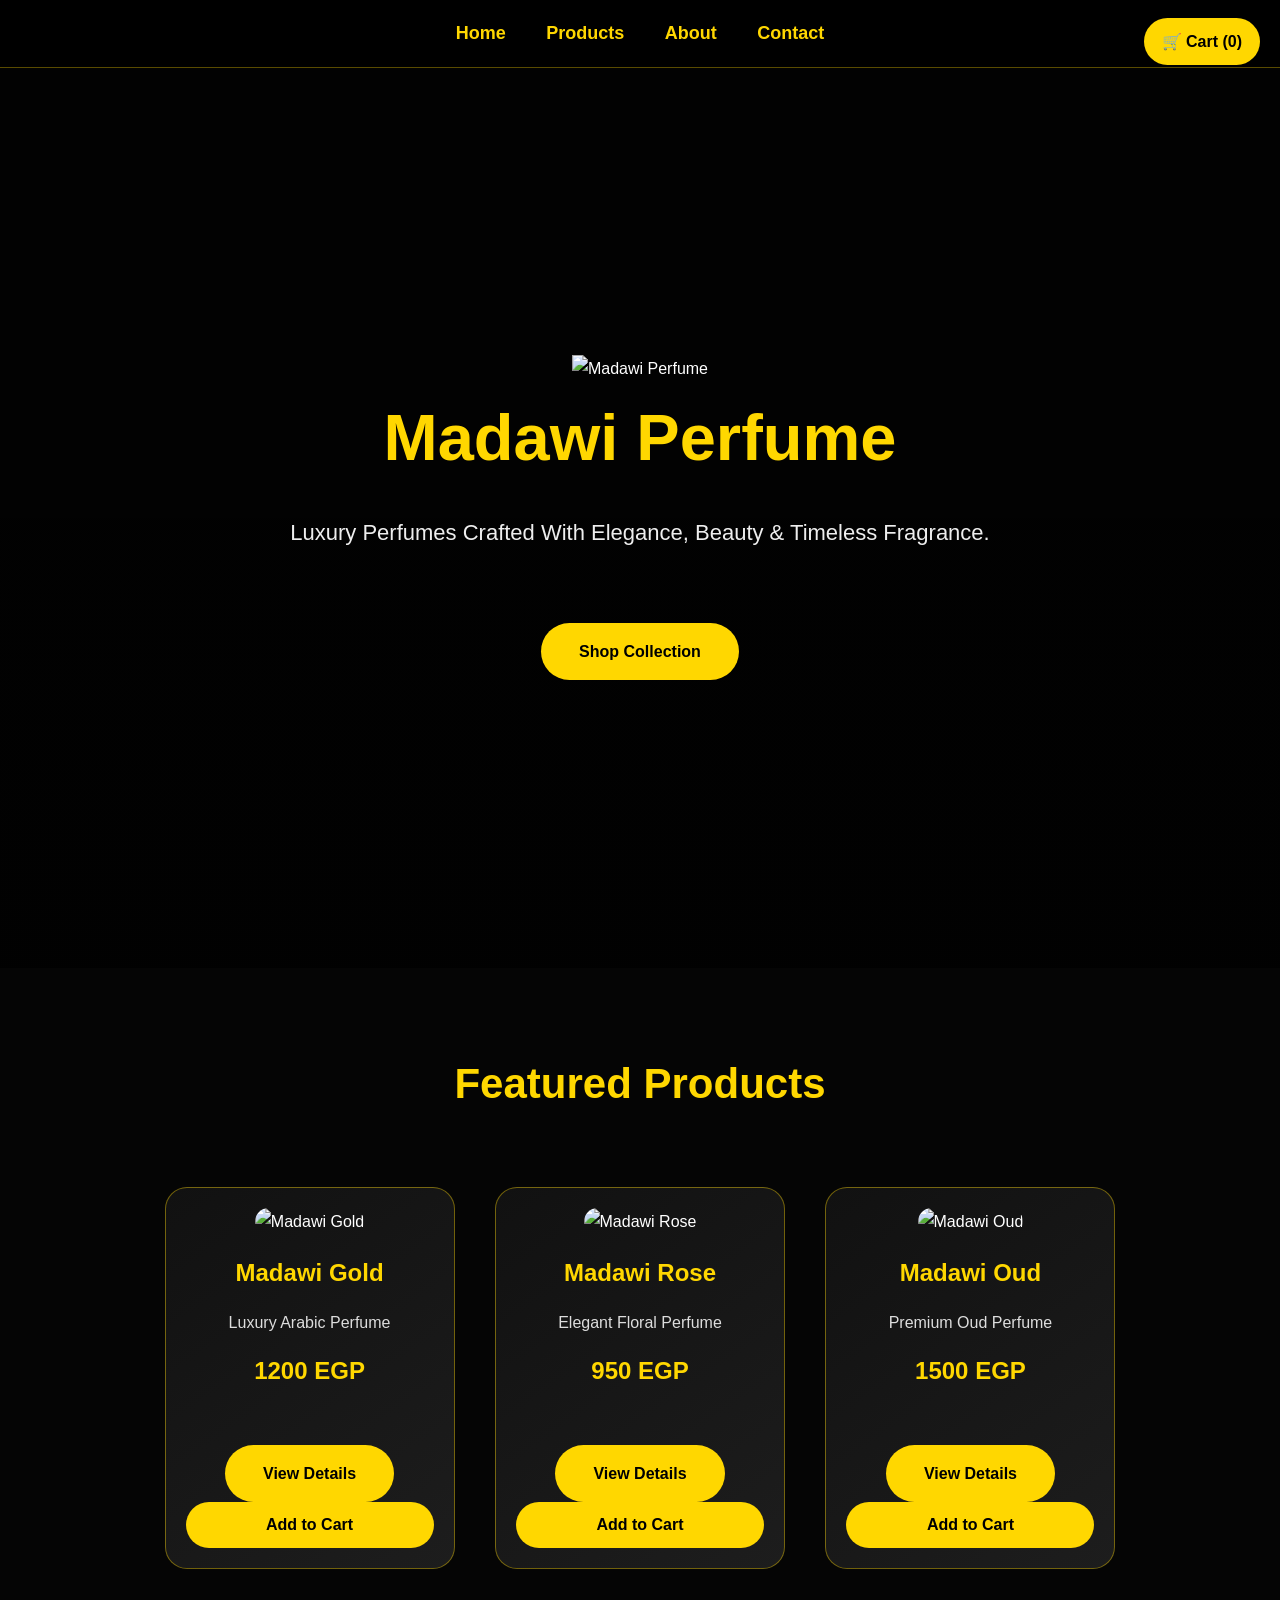
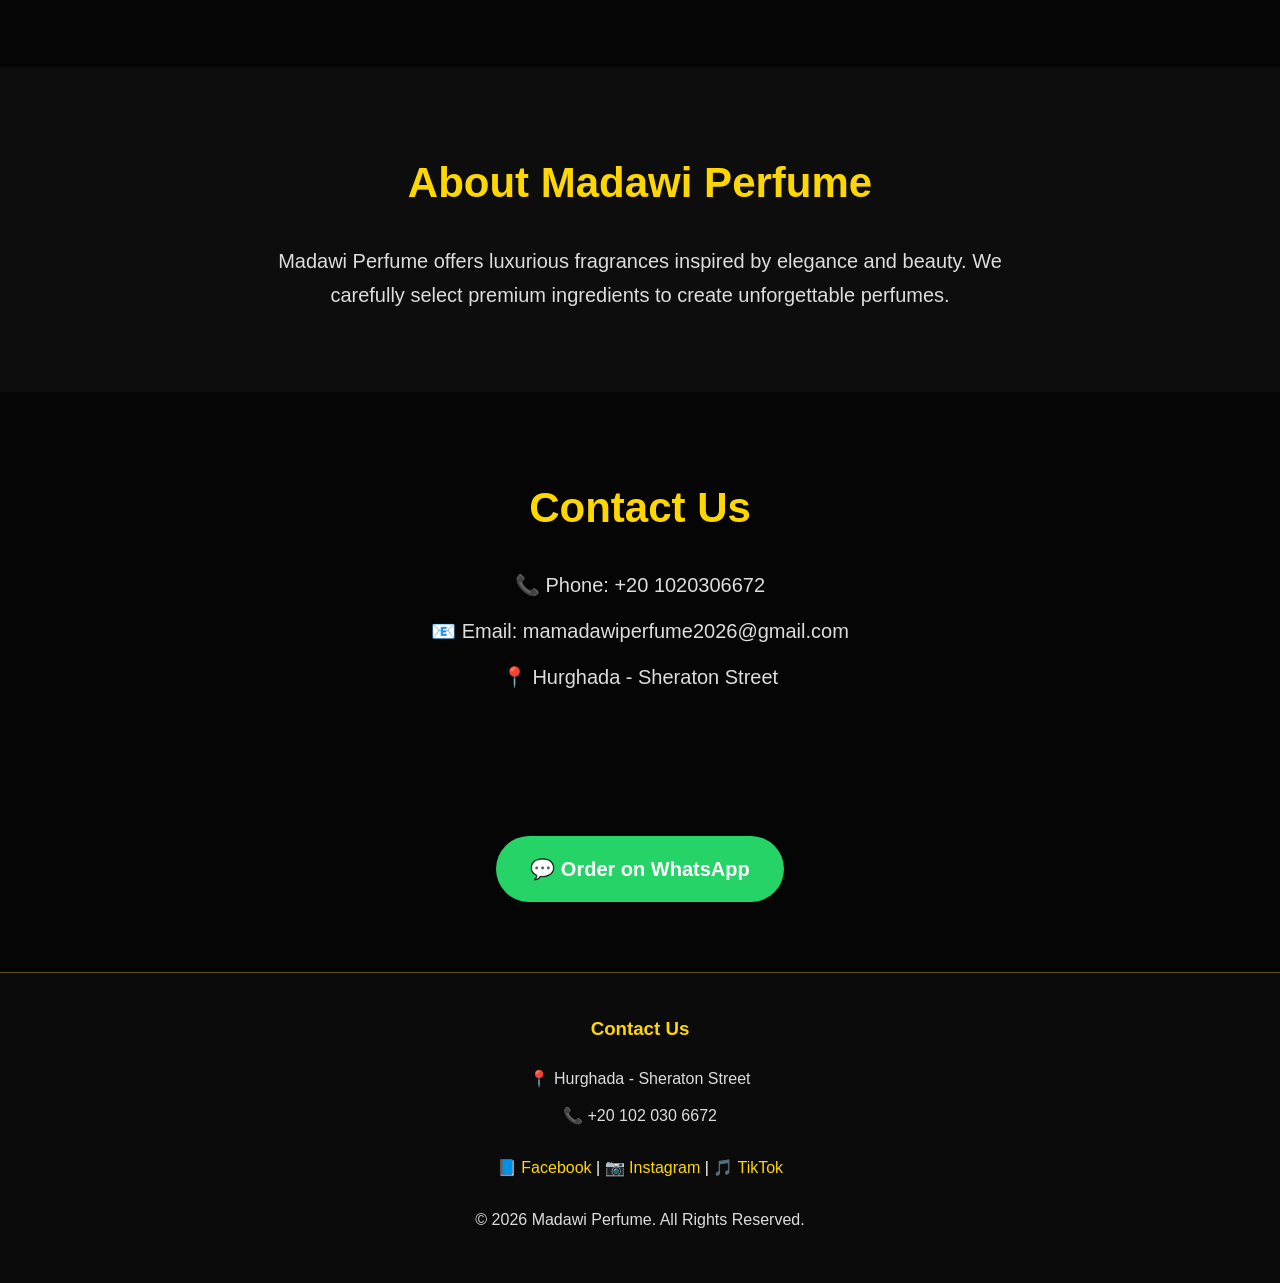
==== index.html @ 3e1e37de "Add files via upload" ====
<!DOCTYPE html>
<html lang="en">
<head>
    <meta charset="UTF-8">
    <meta name="viewport" content="width=device-width, initial-scale=1.0">
    <title>Madawi Perfume</title>
    <link rel="stylesheet" href="style.css">
</head>

<body>
<a href="cart.html" class="cart-icon">
    🛒 Cart (<span id="cart-count">0</span>)
</a>
<nav>
    <a href="#home">Home</a>
    <a href="#products">Products</a>
    <a href="#about">About</a>
    <a href="#contact">Contact</a>
</nav>

<section id="home" class="hero">

    <div class="hero-content">


<img src="bg.jbg.png" alt="Madawi Perfume" class="hero-image">

        <h1>Madawi Perfume</h1>

        <p>
            Luxury Perfumes Crafted With Elegance,
            Beauty & Timeless Fragrance.
        </p>

        <a href="#products" class="shop-btn">
            Shop Collection
        </a>

    </div>

</section>

<section id="products" class="products">

    <h2>Featured Products</h2>

<div class="product-card">
    <img src="images/madawi1.jpg" alt="Madawi Gold">
    <h3><a href="madawi-gold.html">Madawi Gold</a></h3>
    <p>Luxury Arabic Perfume</p>
    <h4>1200 EGP</h4>

    <a href="madawi-gold.html" class="shop-btn">
        View Details
    </a>

    <button class="cart-btn"
        data-name="Madawi Gold"
        data-price="1200">
        Add to Cart
    </button>
</div>
<div class="product-card">
    <img src="images/madawi2.jpg" alt="Madawi Rose">
    <h3><a href="madawi-rose.html">Madawi Rose</a></h3>
    <p>Elegant Floral Perfume</p>
    <h4>950 EGP</h4>

    <a href="madawi-rose.html" class="shop-btn">View Details</a>

    <button class="cart-btn" data-name="Madawi Rose" data-price="950">
        Add to Cart
    </button>
</div>

<div class="product-card">
    <img src="images/madawi3.jpg" alt="Madawi Oud">
    <h3><a href="madawi-oud.html">Madawi Oud</a></h3>
    <p>Premium Oud Perfume</p>
    <h4>1500 EGP</h4>

    <a href="madawi-oud.html" class="shop-btn">View Details</a>

    <button class="cart-btn" data-name="Madawi Oud" data-price="1500">
        Add to Cart
    </button>
</div>

</section>

<section id="about" class="about">
    <h2>About Madawi Perfume</h2>
    <p>
        Madawi Perfume offers luxurious fragrances inspired by elegance and beauty.
        We carefully select premium ingredients to create unforgettable perfumes.
    </p>
</section>

<section id="contact" class="contact">
    <h2>Contact Us</h2>
    <p>📞 Phone: +20 1020306672</p>
    <p>📧 Email: mamadawiperfume2026@gmail.com</p>
    <p>📍 Hurghada - Sheraton Street</p>
</section>

<section class="whatsapp">
<a href="https://wa.me/201020306672?text=Hello%20I%20want%20to%20order%20from%20Madawi%20Perfume" target="_blank" class="whatsapp-btn">
        💬 Order on WhatsApp
    </a>
</section>

<footer>
    <h3>Contact Us</h3>

    <p>📍 Hurghada - Sheraton Street</p>

    <p>📞 +20 102 030 6672</p>

    <div class="social-links">
        <a href="https://www.facebook.com/profile.php?id=61589196530379" target="_blank">📘 Facebook</a> |
        <a href="https://www.instagram.com/madawi_perfume_?igsh=MWF2dGthZnVwemQ3Yw==" target="_blank">📷 Instagram</a> |
        <a href="https://www.tiktok.com/@madawi279?_r=1&_t=ZS-98k9rTMNGzv" target="_blank">🎵 TikTok</a>
    </div>

    <p>© 2026 Madawi Perfume. All Rights Reserved.</p>
</footer>

<script src="script.js"></script>
</body>
</html>
---- style.css ----
/* ==========================
   MADAWI PERFUME
   Luxury Style
========================== */

*{
    margin:0;
    padding:0;
    box-sizing:border-box;
}

html{
    scroll-behavior:smooth;
}

body{
    font-family:Arial,sans-serif;
    background:#050505;
    color:#fff;
    line-height:1.7;
}

/* ==========================
   NAVBAR
========================== */

nav{
    position:sticky;
    top:0;
    z-index:999;
    background:rgba(0,0,0,.92);
    backdrop-filter:blur(12px);
    border-bottom:1px solid rgba(255,215,0,.35);
    padding:18px;
    text-align:center;
}

nav a{
    color:gold;
    text-decoration:none;
    margin:0 18px;
    font-size:18px;
    font-weight:bold;
    transition:.35s;
}

nav a:hover{
    color:#fff;
    text-shadow:0 0 12px gold;
}

/* ==========================
   HERO
========================== */

.hero{
    min-height:100vh;
    background:
    linear-gradient(rgba(0,0,0,.65),rgba(0,0,0,.75)),
   url("bg.jpg") center center/cover no-repeat;

    display:flex;
    justify-content:center;
    align-items:center;
    text-align:center;
    padding:40px;
}

.hero-overlay{
    max-width:700px;
}

.logo{
    width:180px;
    border-radius:50%;
    border:4px solid gold;
    box-shadow:0 0 35px rgba(255,215,0,.45);
    margin-bottom:30px;
}

.hero h1{
    color:gold;
    font-size:65px;
    margin-bottom:20px;
}

.hero p{
    font-size:22px;
    color:#eee;
    margin-bottom:35px;
    line-height:1.8;
}

.shop-btn{
    display:inline-block;
    margin-top:35px;
    padding:15px 38px;
    background:gold;
    color:#000;
    text-decoration:none;
    border-radius:40px;
    font-weight:bold;
    transition:.4s;
}

.shop-btn:hover{
    background:#fff;
    transform:translateY(-3px);
    box-shadow:0 0 20px gold;
}

/* ==========================
   PRODUCTS
========================== */

.products{
    padding:80px 20px;
    text-align:center;
}

.products h2{
    color:gold;
    font-size:42px;
    margin-bottom:50px;
}

.product-card{
    display:inline-block;
    width:290px;
    margin:18px;
    padding:20px;
    background:linear-gradient(145deg,#111,#1d1d1d);
    border:1px solid rgba(255,215,0,.4);
    border-radius:22px;
    overflow:hidden;
    transition:.4s;
    vertical-align:top;
}

.product-card:hover{
    transform:translateY(-12px);
    box-shadow:0 0 30px rgba(255,215,0,.5);
}

.product-card img{
    width:100%;
    height:300px;
    object-fit:cover;
    border-radius:18px;
    transition:.4s;
}

.product-card:hover img{
    transform:scale(1.05);
}

.product-card h3{
    margin-top:18px;
}

.product-card h3 a{
    color:gold;
    text-decoration:none;
    font-size:24px;
}

.product-card p{
    color:#ddd;
    margin:15px 0;
}

.product-card h4{
    color:gold;
    font-size:24px;
    margin-bottom:18px;
}
/* ==========================
   BUTTONS
========================== */

.cart-btn{
    width:100%;
    padding:14px;
    background:gold;
    color:#000;
    border:none;
    border-radius:40px;
    font-size:16px;
    font-weight:bold;
    cursor:pointer;
    transition:.4s;
}

.cart-btn:hover{
    background:#fff;
    transform:scale(1.04);
}

/* ==========================
   ABOUT
========================== */

.about{
    background:#0d0d0d;
    padding:80px 20px;
    text-align:center;
}

.about h2{
    color:gold;
    font-size:42px;
    margin-bottom:25px;
}

.about p{
    max-width:800px;
    margin:auto;
    color:#ddd;
    font-size:20px;
}

/* ==========================
   CONTACT
========================== */

.contact{
    padding:80px 20px;
    text-align:center;
}

.contact h2{
    color:gold;
    font-size:42px;
    margin-bottom:25px;
}

.contact p{
    color:#ddd;
    font-size:20px;
    margin:12px 0;
}

/* ==========================
   WHATSAPP
========================== */

.whatsapp{
    text-align:center;
    margin:50px 0;
}

.whatsapp-btn{
    display:inline-block;
    background:#25D366;
    color:#fff;
    text-decoration:none;
    padding:16px 34px;
    border-radius:40px;
    font-size:20px;
    font-weight:bold;
    transition:.4s;
}

.whatsapp-btn:hover{
    transform:translateY(-3px);
    box-shadow:0 0 20px #25D366;
}

/* ==========================
   CART
========================== */

.cart-icon{
    position:fixed;
    top:18px;
    right:20px;
    background:gold;
    color:#000;
    padding:10px 18px;
    border-radius:40px;
    font-weight:bold;
    text-decoration:none;
    z-index:1000;
}

/* ==========================
   FOOTER
========================== */

footer{
    margin-top:70px;
    background:#0b0b0b;
    border-top:1px solid rgba(255,215,0,.35);
    text-align:center;
    padding:40px 20px;
}

footer h3{
    color:gold;
    margin-bottom:20px;
}

footer p{
    color:#ddd;
    margin:10px 0;
}

.social-links{
    margin:25px 0;
}

.social-links a{
    color:gold;
    text-decoration:none;
    margin
    
    /* ===== HERO NEW DESIGN ===== */

.hero{
    min-height:100vh;
    display:flex;
    justify-content:center;
    align-items:center;
    text-align:center;
    padding:40px 20px;
    background:linear-gradient(135deg,#000,#111,#1b1b1b);
}

.hero-content{
    max-width:750px;
}

.hero-image{
    width:260px;
    height:260px;
    object-fit:cover;
    border-radius:50%;
    border:5px solid gold;
    box-shadow:0 0 35px rgba(255,215,0,.6);
    margin-bottom:35px;
    transition:.4s;
}

.hero-image:hover{
    transform:scale(1.05);
}

.hero h1{
    font-size:65px;
    color:gold;
    margin-bottom:20px;
    letter-spacing:2px;
}

.hero p{
    font-size:22px;
    color:white;
    line-height:1.8;
    margin-bottom:35px;
}

.shop-btn{
    display:inline-block;
    background:gold;
    color:black;
    padding:16px 38px;
    border-radius:40px;
    text-decoration:none;
    font-weight:bold;
    font-size:20px;
    transition:.4s;
}

.shop-btn:hover{
    background:white;
    transform:translateY(-5px);
    box-shadow:0 0 20px gold;
}
/* ===== NEW PRODUCTS ===== */

.products{
    padding:80px 30px;
    background:#090909;
}

.products h2{
    color:gold;
    font-size:48px;
    margin-bottom:50px;
}

.product-card{
    display:inline-block;
    width:300px;
    margin:20px;
    padding:20px;
    background:linear-gradient(180deg,#111,#1b1b1b);
    border-radius:22px;
    border:1px solid rgba(255,215,0,.4);
    overflow:hidden;
    transition:.4s;
}

.product-card:hover{
    transform:translateY(-12px);
    box-shadow:0 0 30px rgba(255,215,0,.6);
}

.product-card img{
    width:100%;
    height:300px;
    object-fit:cover;
    border-radius:15px;
    transition:.4s;
}

.product-card:hover img{
    transform:scale(1.08);
}

.product-card h3{
    color:gold;
    font-size:28px;
    margin-top:18px;
}

.product-card p{
    color:#ddd;
    line-height:1.7;
}

.product-card h4{
    color:gold;
    font-size:24px;
}

.cart-btn{
    width:100%;
    margin-top:15px;
}
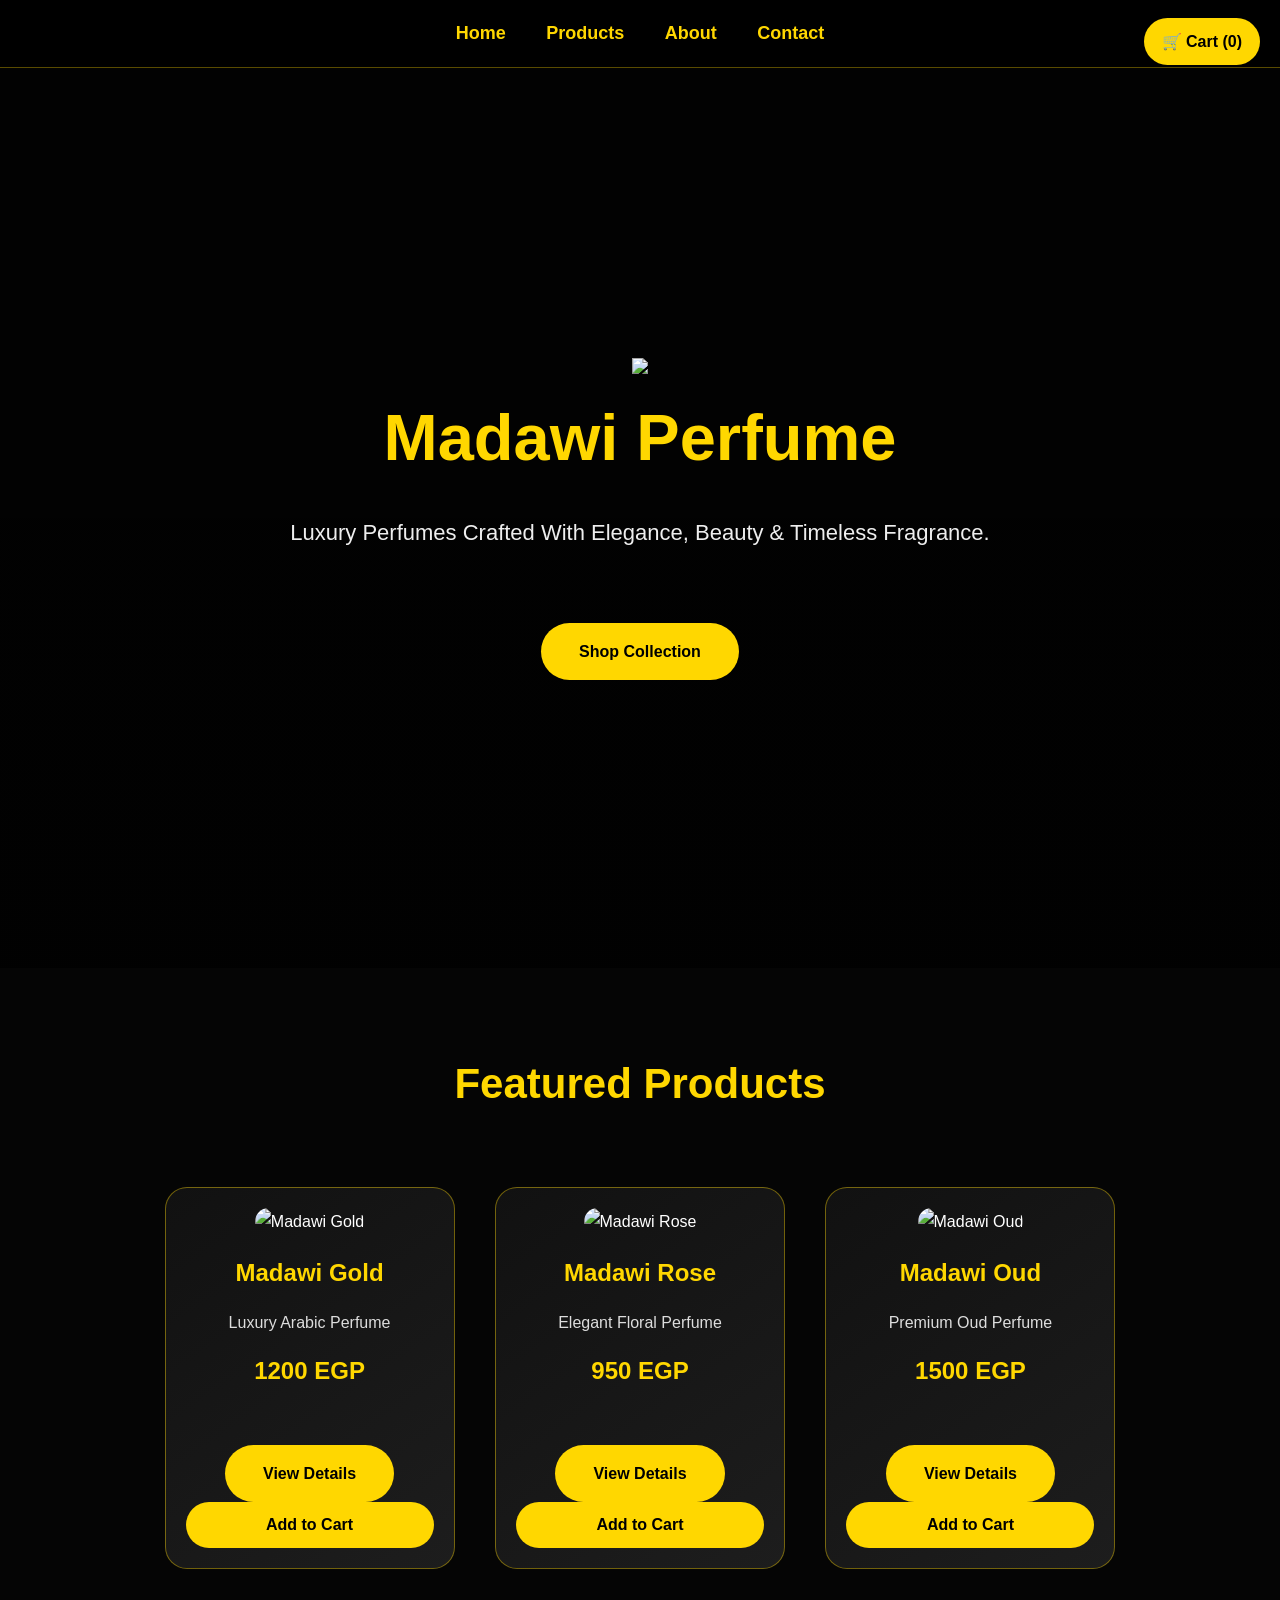
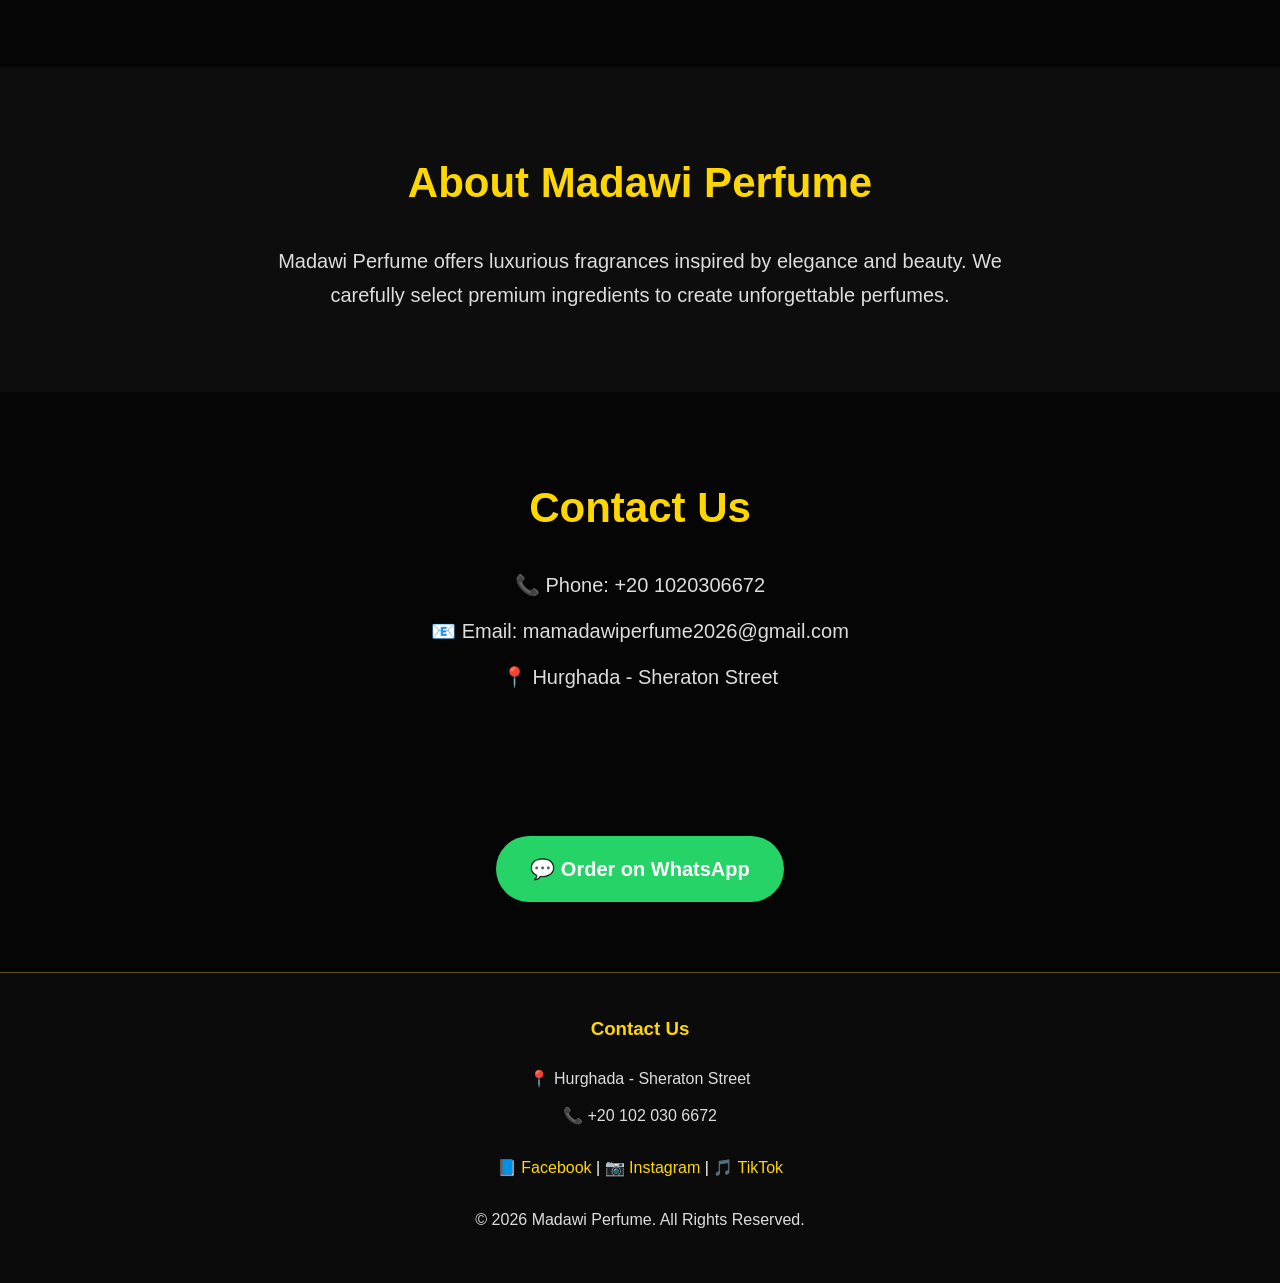
==== commit 68786744: "Add files via upload" ====
--- a/index.html
+++ b/index.html
@@ -23,7 +23,7 @@
     <div class="hero-content">
 
 
-<img src="bg.jbg.png" alt="Madawi Perfume" class="hero-image">
+<img src=”bg.jpg.png"alt="Madawi Perfume" class="hero-image">
 
         <h1>Madawi Perfume</h1>
 
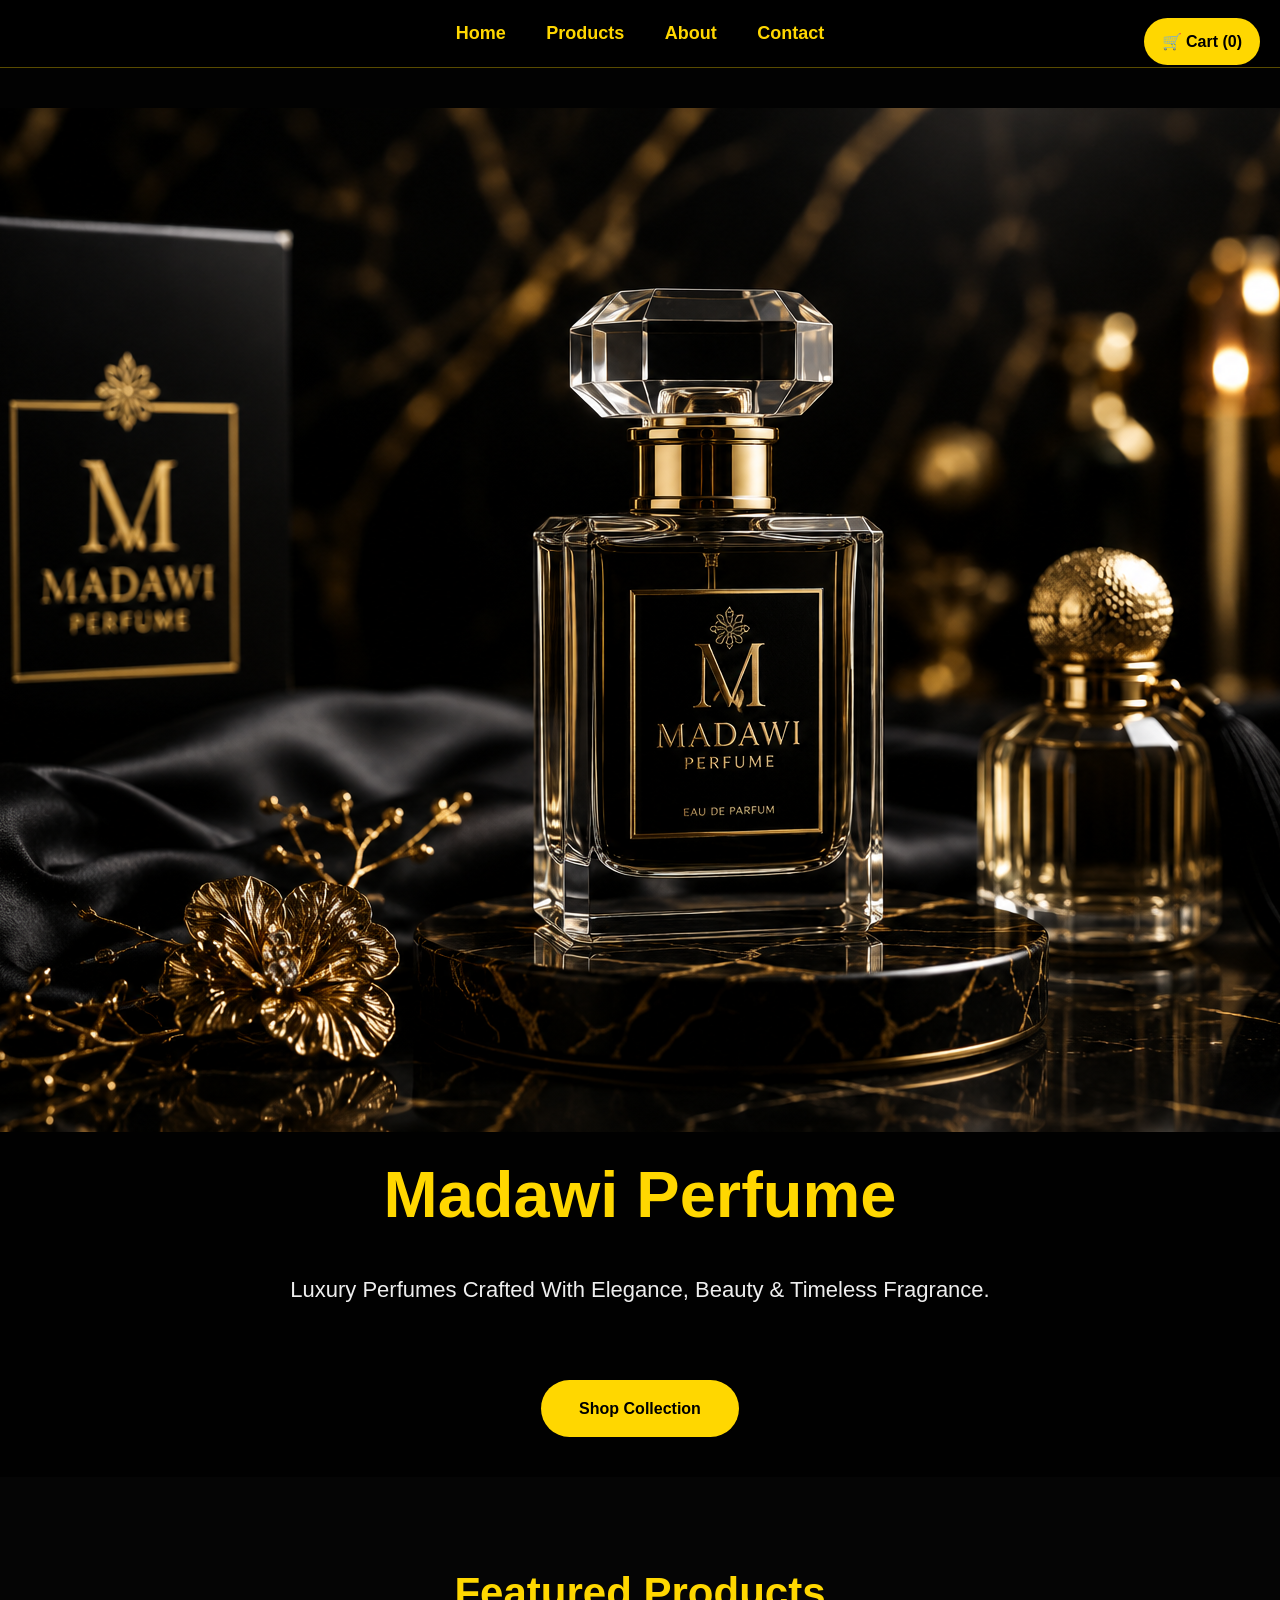
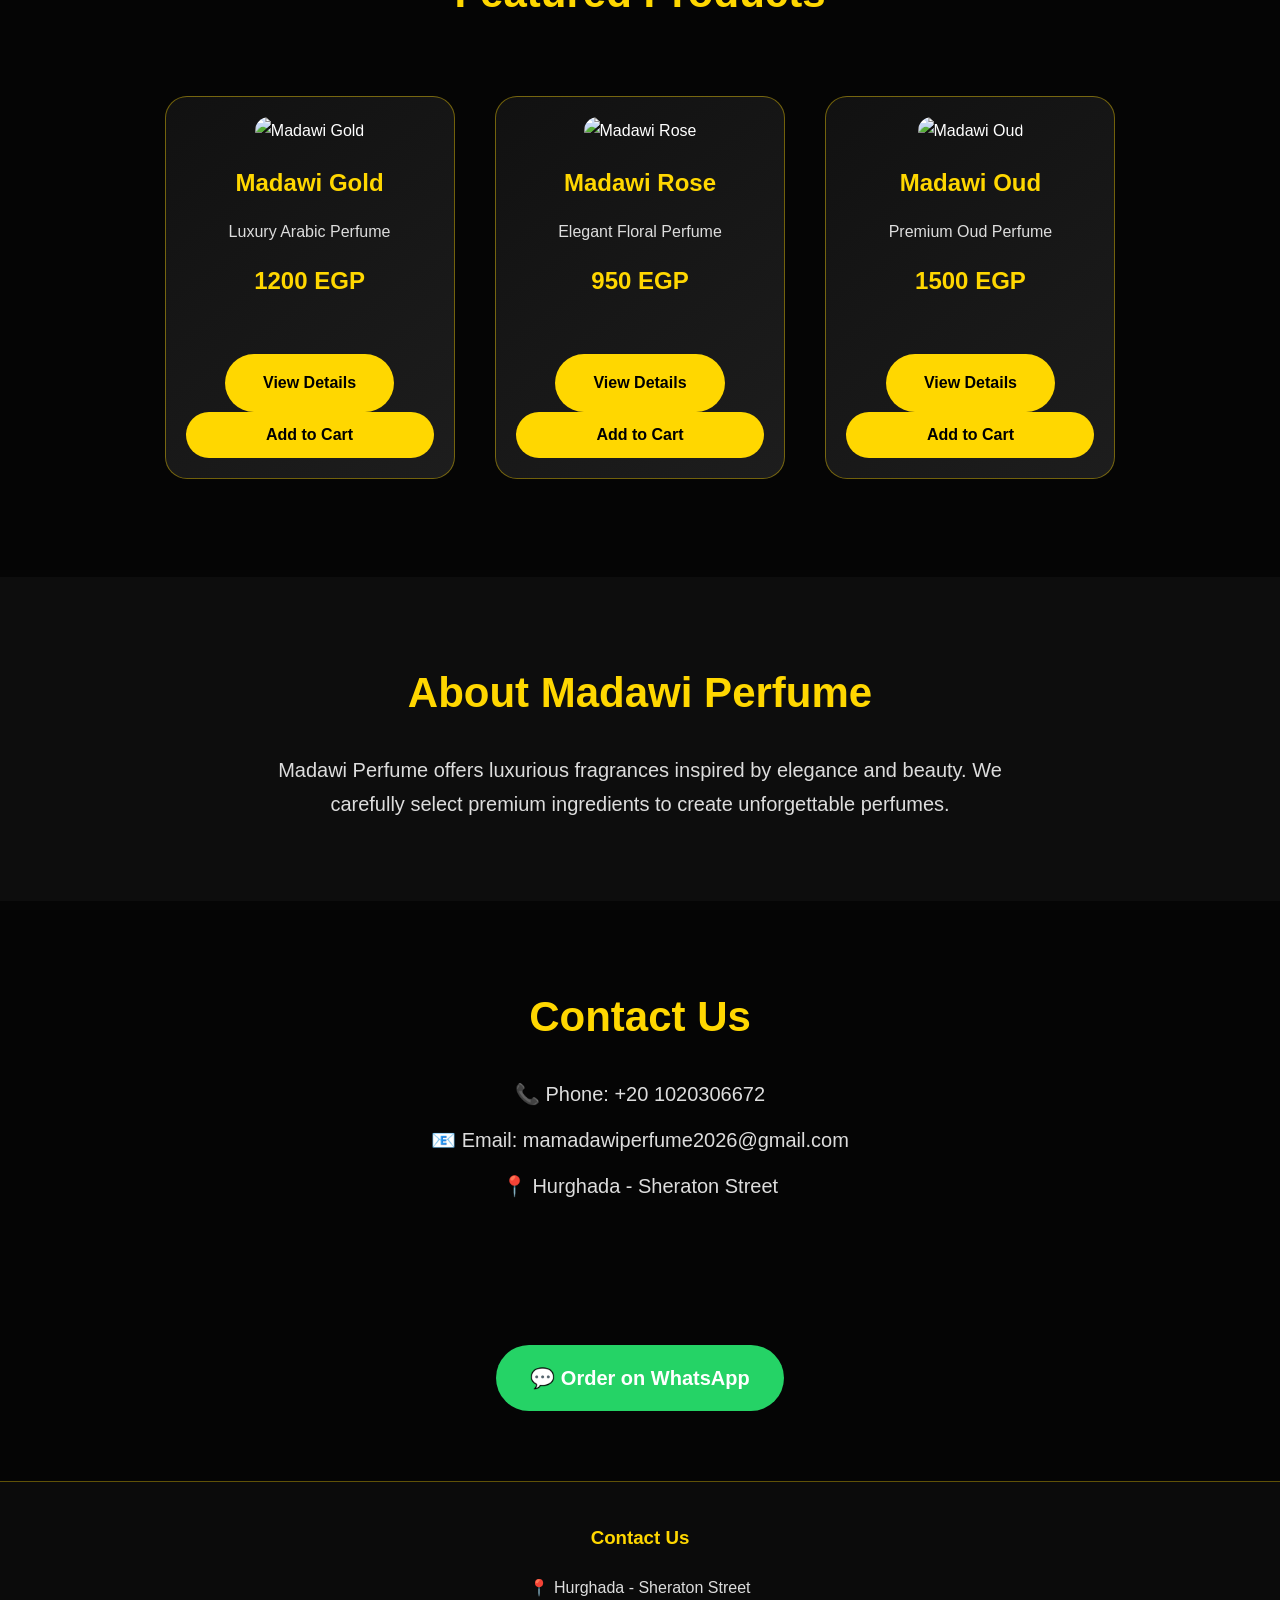
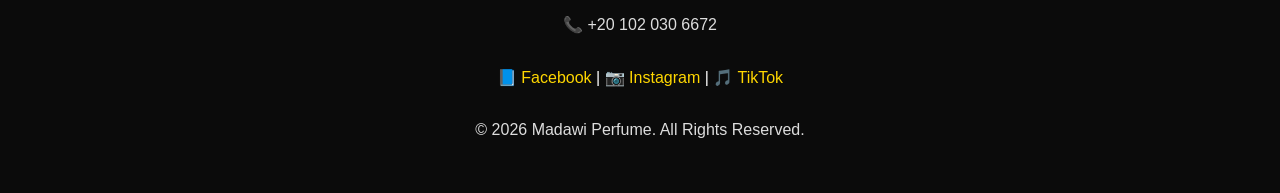
==== commit 8d462c24: "Add files via upload" ====
--- a/index.html
+++ b/index.html
@@ -23,7 +23,7 @@
     <div class="hero-content">
 
 
-<img src=”bg.jpg.png"alt="Madawi Perfume" class="hero-image">
+<img src="bg.jpg.png" alt="Madawi Perfume" class="hero-image">
 
         <h1>Madawi Perfume</h1>
 
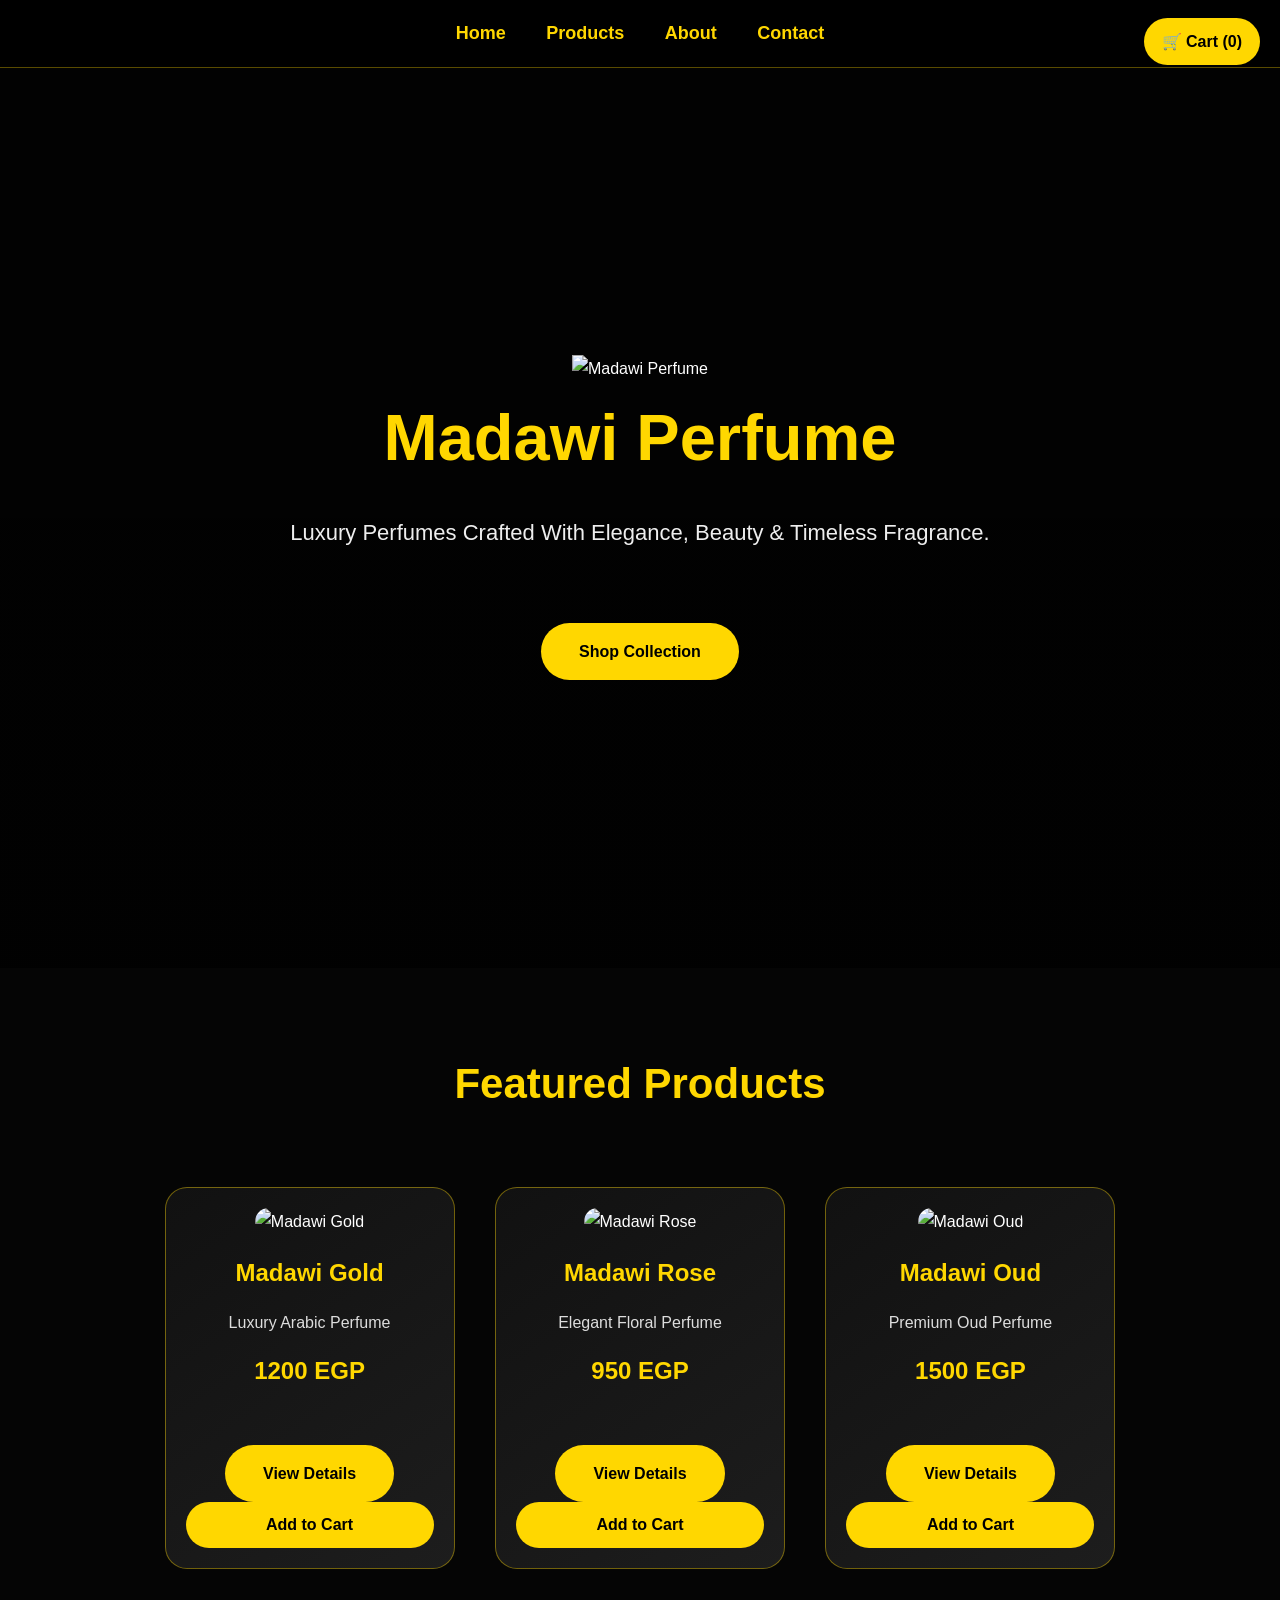
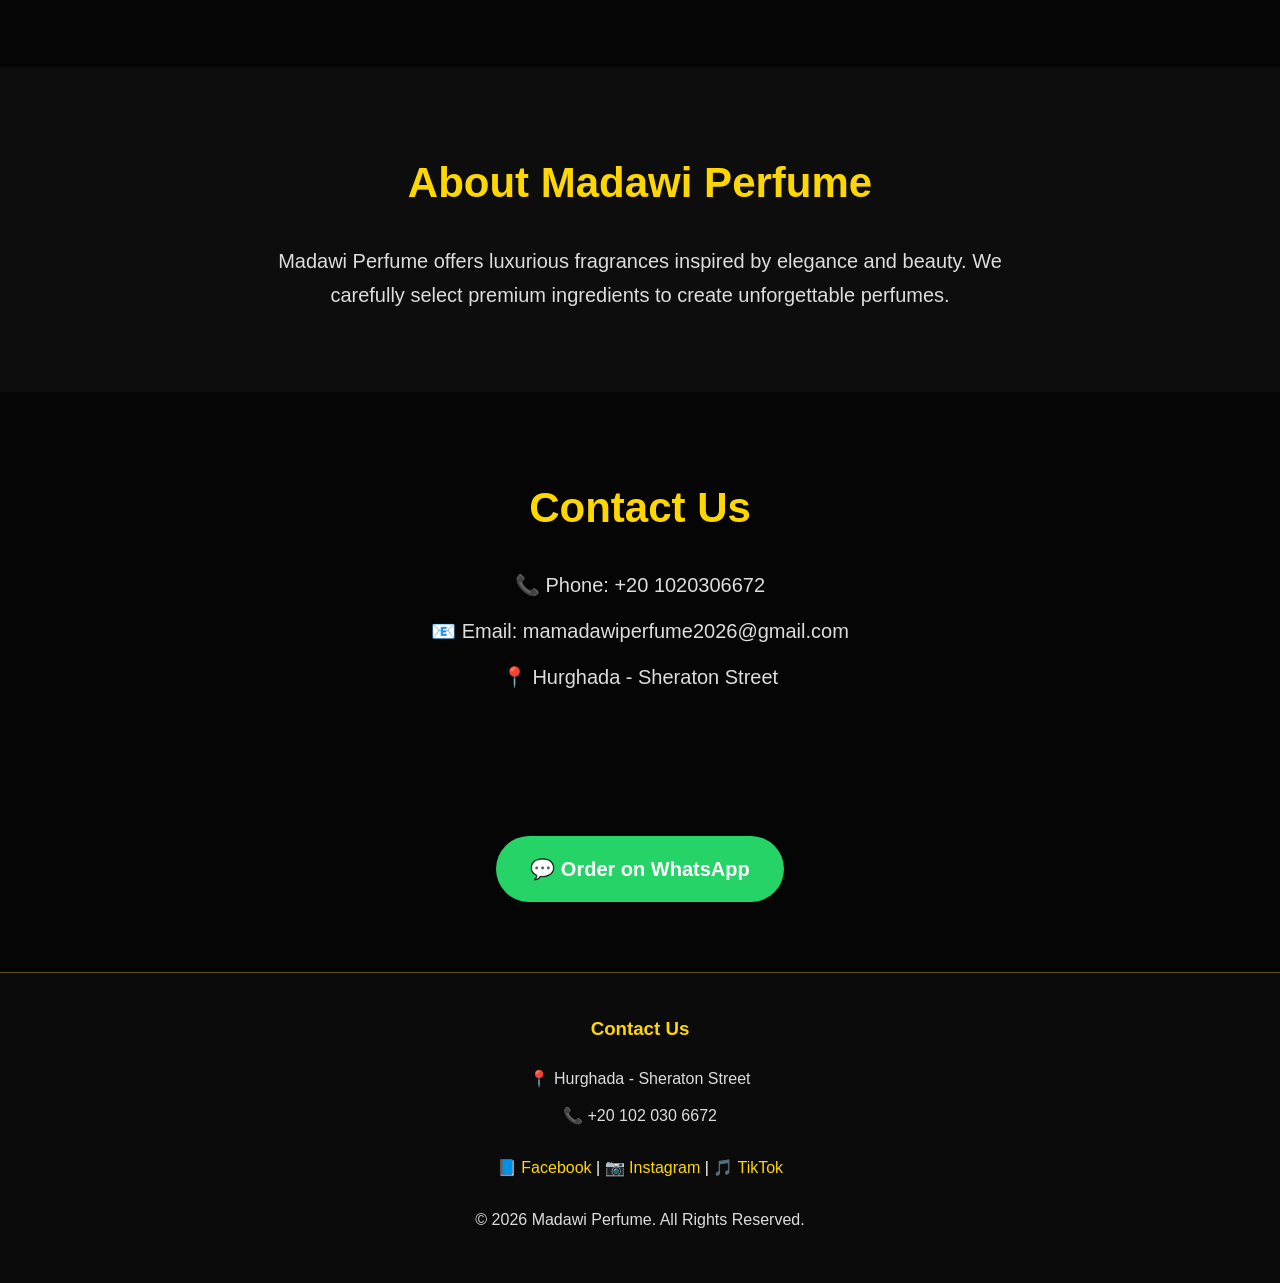
==== commit 75d66382: "Add files via upload" ====
--- a/index.html
+++ b/index.html
@@ -23,7 +23,7 @@
     <div class="hero-content">
 
 
-<img src="bg.jpg.png" alt="Madawi Perfume" class="hero-image">
+<img src="https://raw.githubusercontent.com/madawiperfume2026/Madawi-Perfume/main/bg.jpg.png" alt="Madawi Perfume" class="hero-image">
 
         <h1>Madawi Perfume</h1>
 
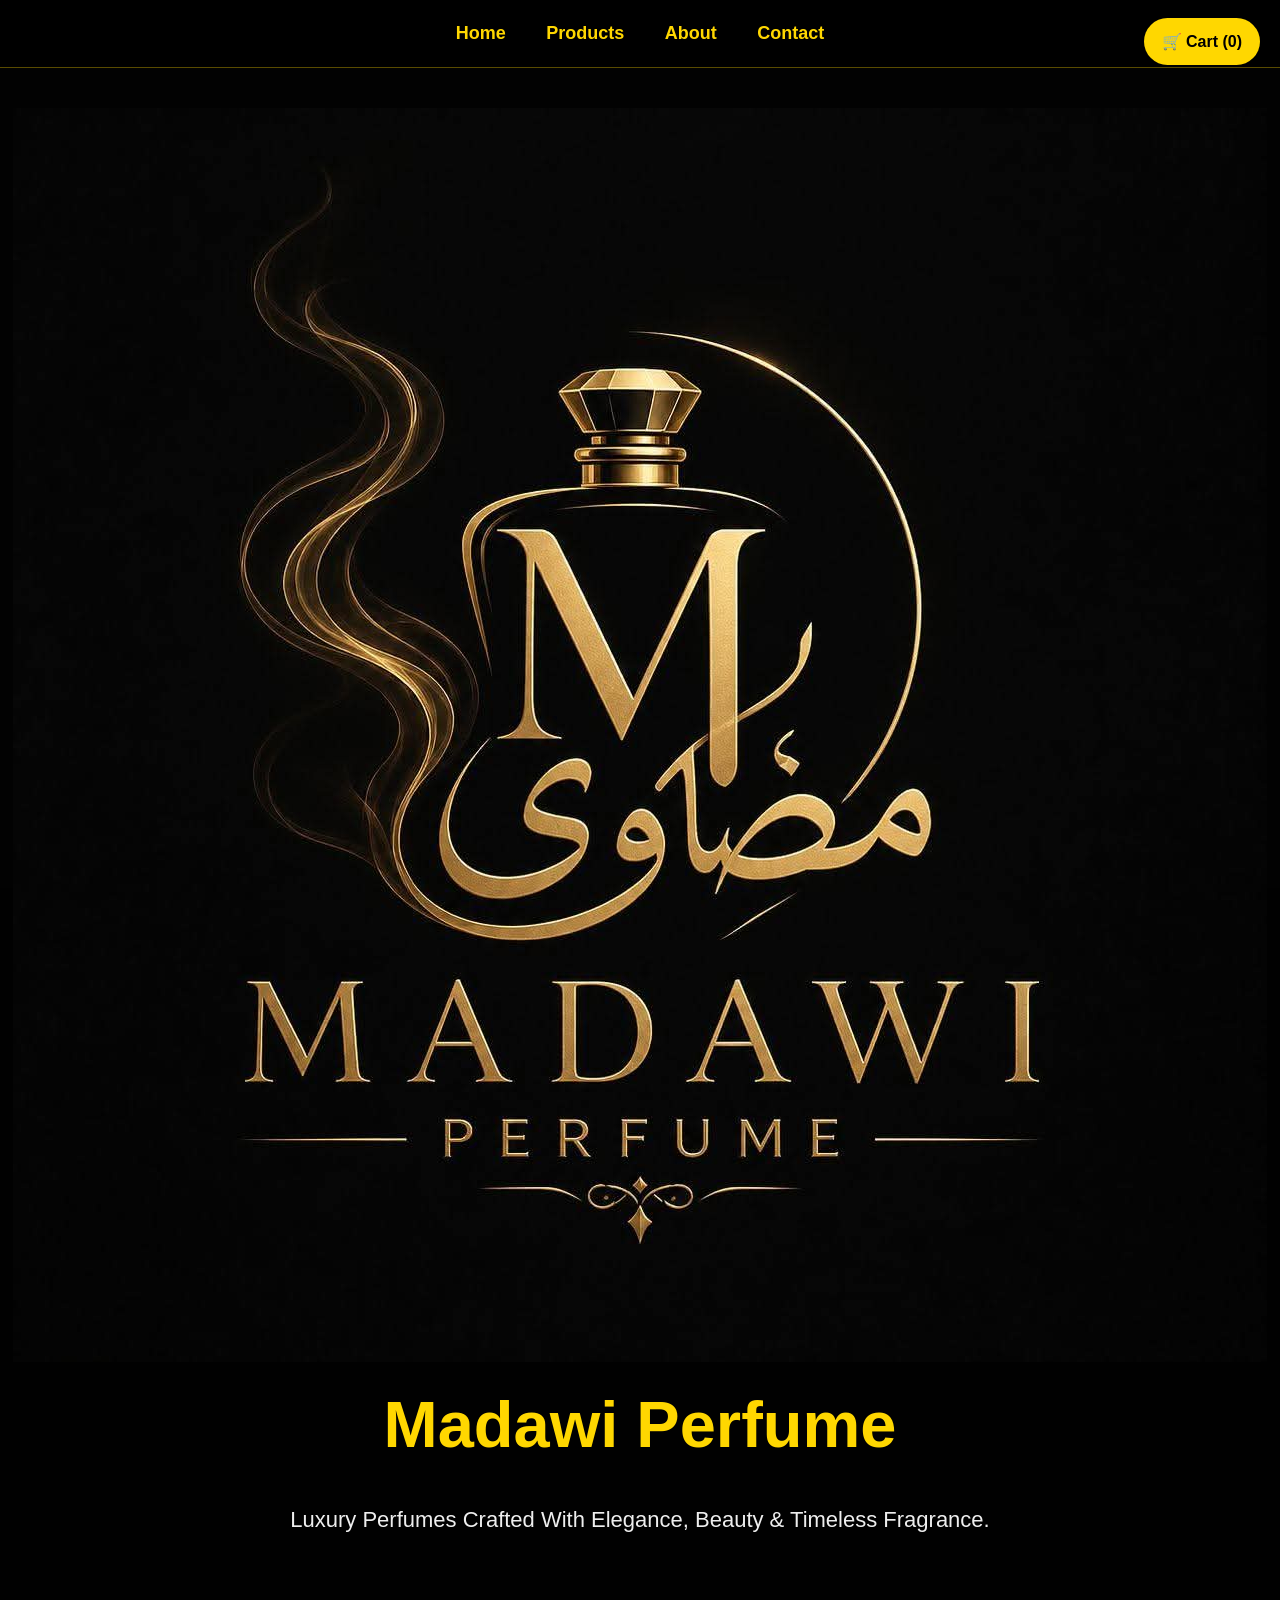
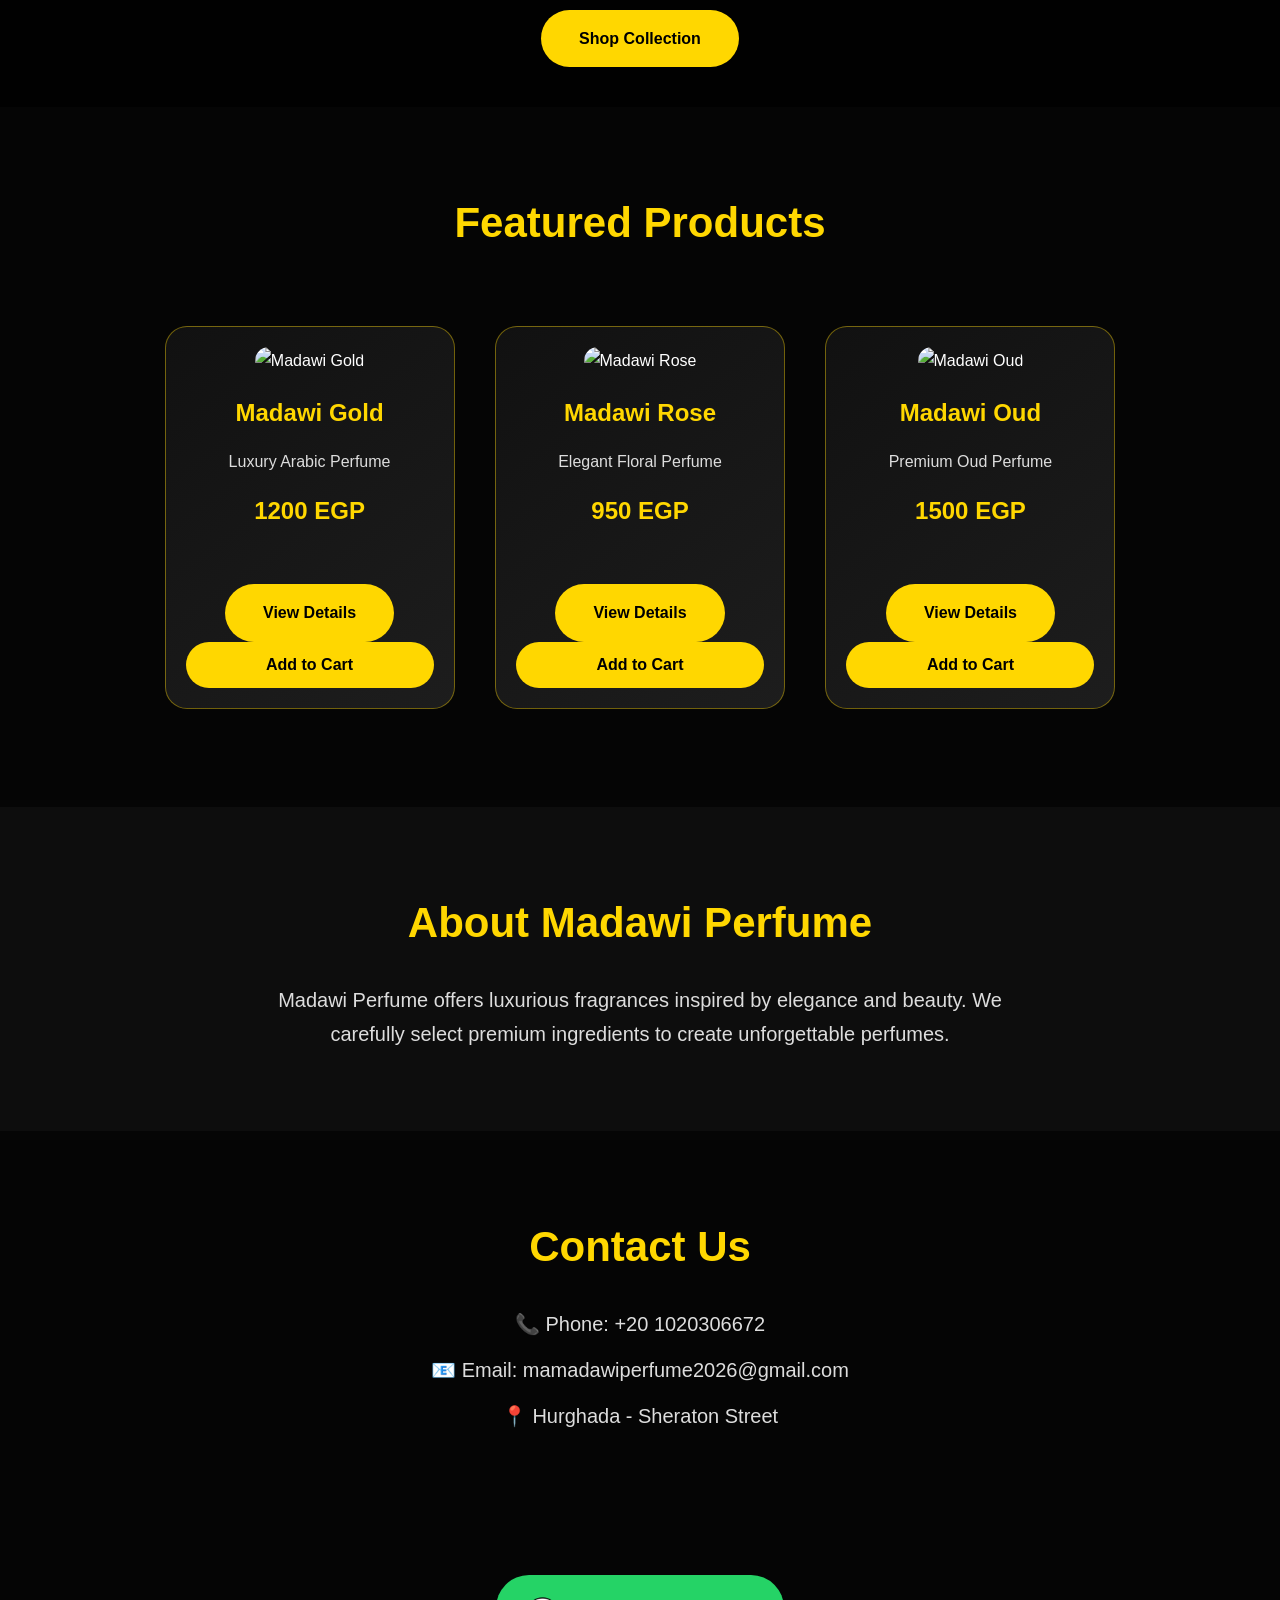
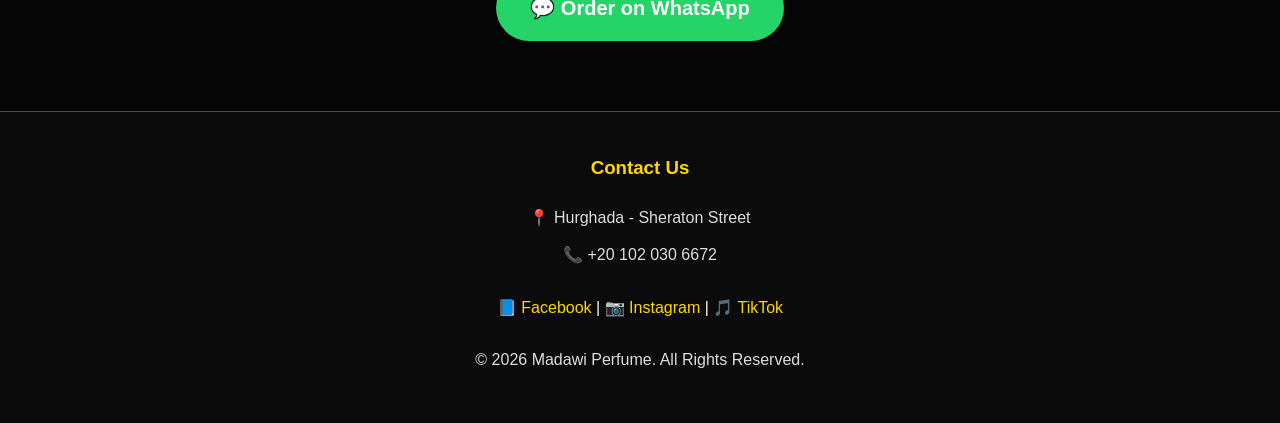
==== commit ab8db511: "Add files via upload" ====
--- a/index.html
+++ b/index.html
@@ -23,7 +23,7 @@
     <div class="hero-content">
 
 
-<img src="https://raw.githubusercontent.com/madawiperfume2026/Madawi-Perfume/main/bg.jpg.png" alt="Madawi Perfume" class="hero-image">
+<img src="profile.png.jpg" alt="Madawi Perfume" class="hero-image">
 
         <h1>Madawi Perfume</h1>
 
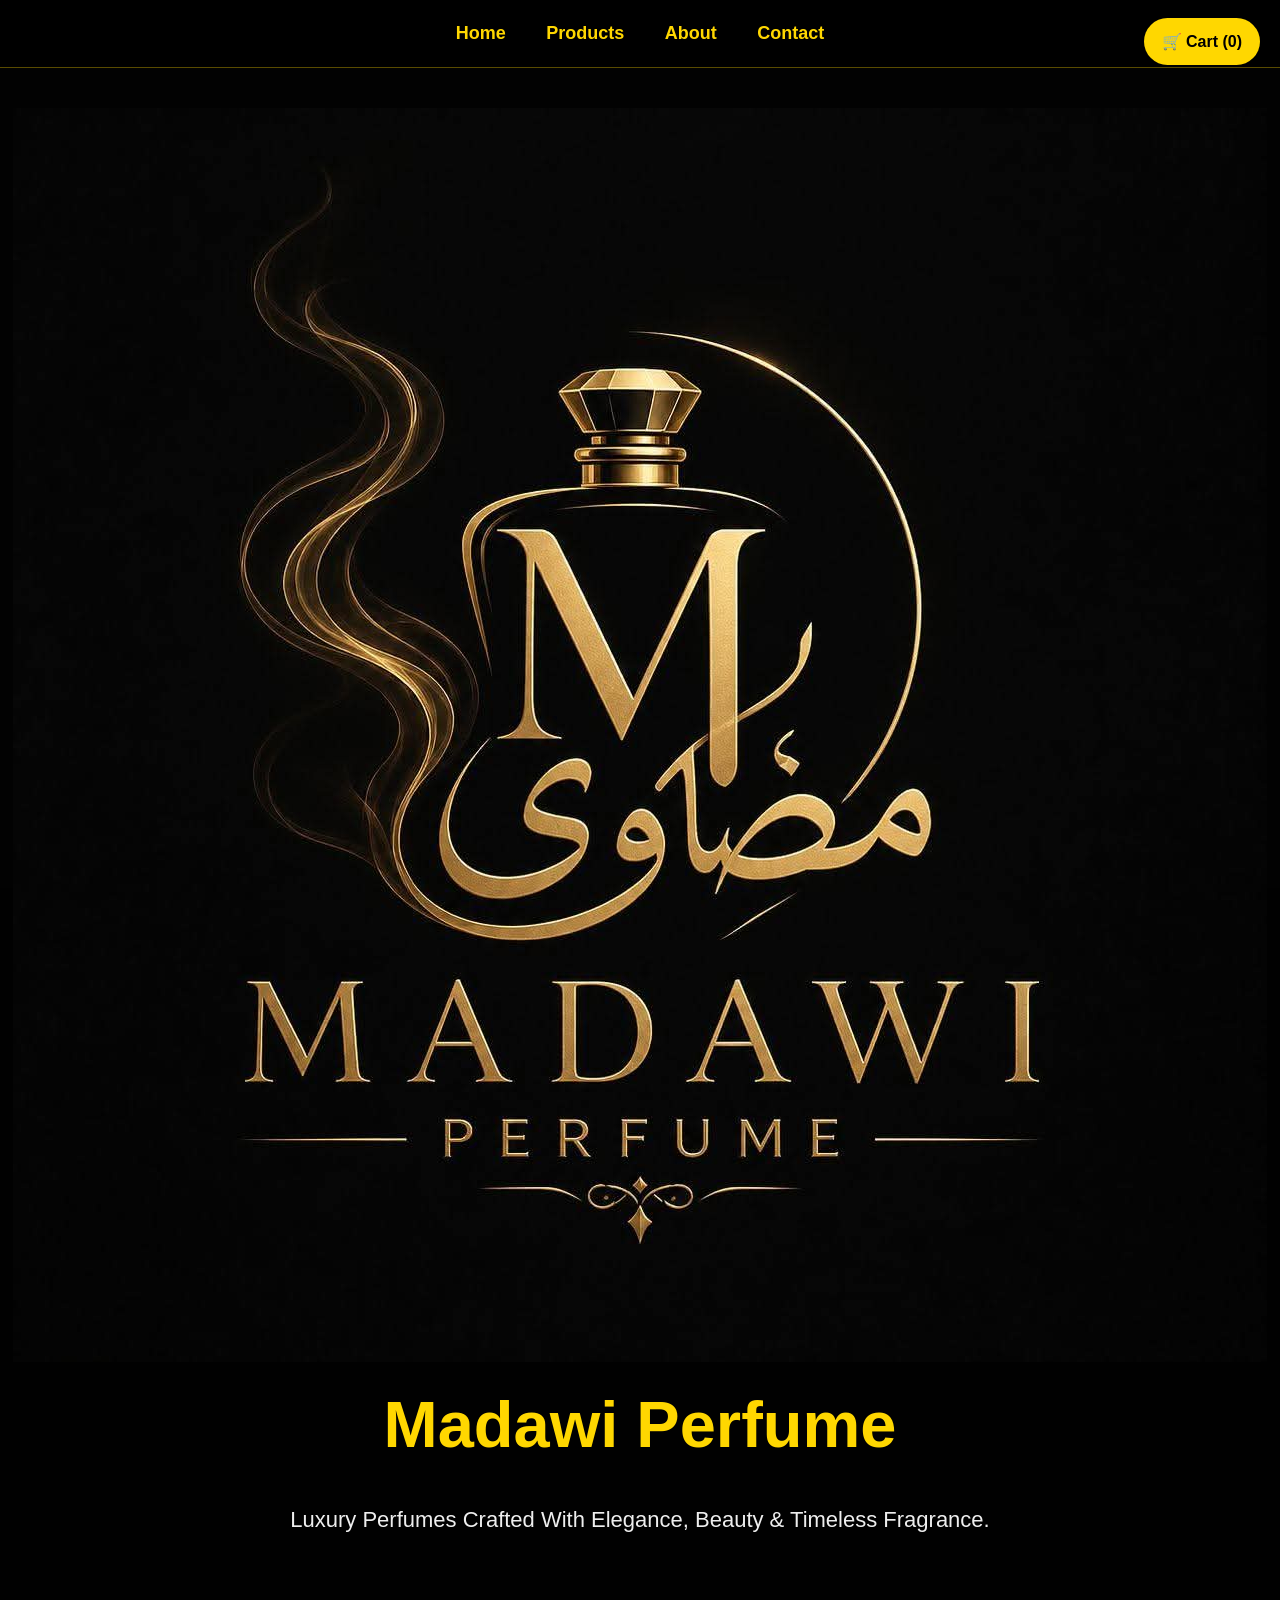
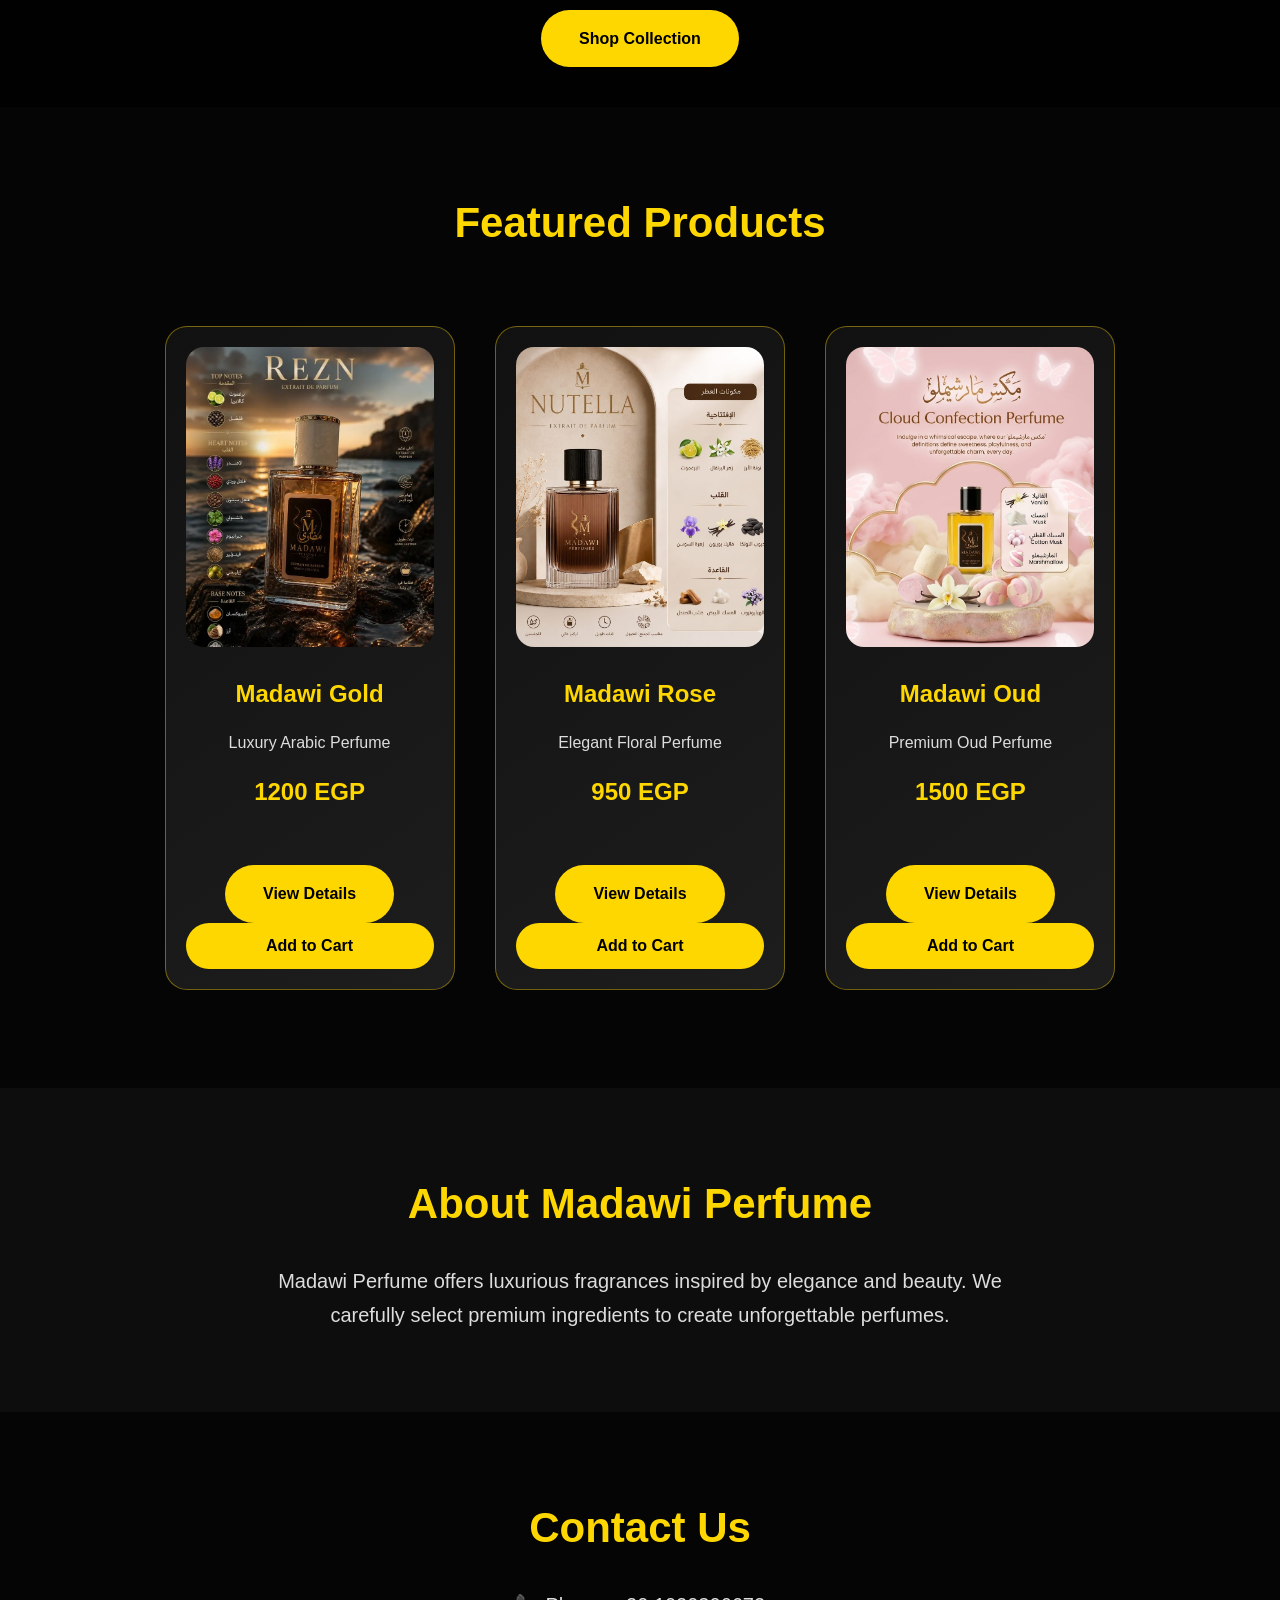
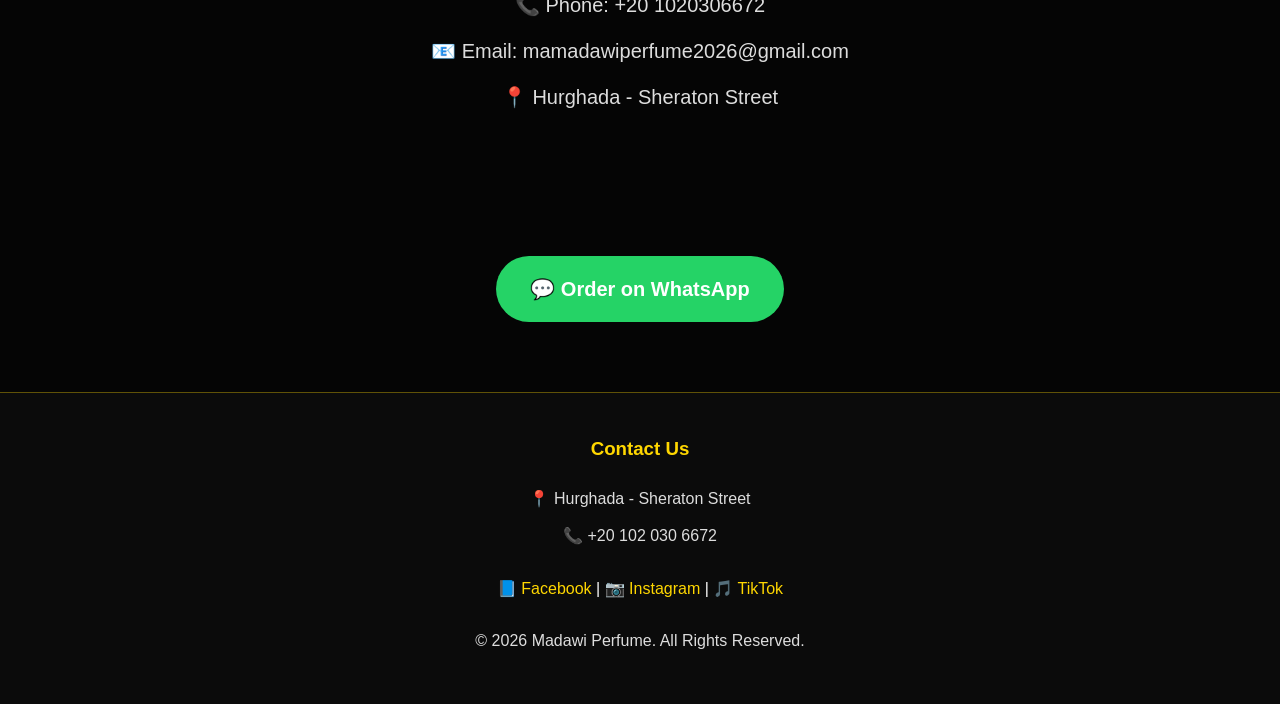
==== commit 3648d018: "Add files via upload" ====
--- a/index.html
+++ b/index.html
@@ -45,7 +45,7 @@
     <h2>Featured Products</h2>
 
 <div class="product-card">
-    <img src="images/madawi1.jpg" alt="Madawi Gold">
+<img src="madawi1.jpg.jpg" alt="Madawi Gold">
     <h3><a href="madawi-gold.html">Madawi Gold</a></h3>
     <p>Luxury Arabic Perfume</p>
     <h4>1200 EGP</h4>
@@ -61,7 +61,7 @@
     </button>
 </div>
 <div class="product-card">
-    <img src="images/madawi2.jpg" alt="Madawi Rose">
+<img src="madawi2.jpg.jpg" alt="Madawi Rose">
     <h3><a href="madawi-rose.html">Madawi Rose</a></h3>
     <p>Elegant Floral Perfume</p>
     <h4>950 EGP</h4>
@@ -74,7 +74,7 @@
 </div>
 
 <div class="product-card">
-    <img src="images/madawi3.jpg" alt="Madawi Oud">
+<img src="madawi3.jpg.jpg" alt="Madawi Oud">
     <h3><a href="madawi-oud.html">Madawi Oud</a></h3>
     <p>Premium Oud Perfume</p>
     <h4>1500 EGP</h4>
